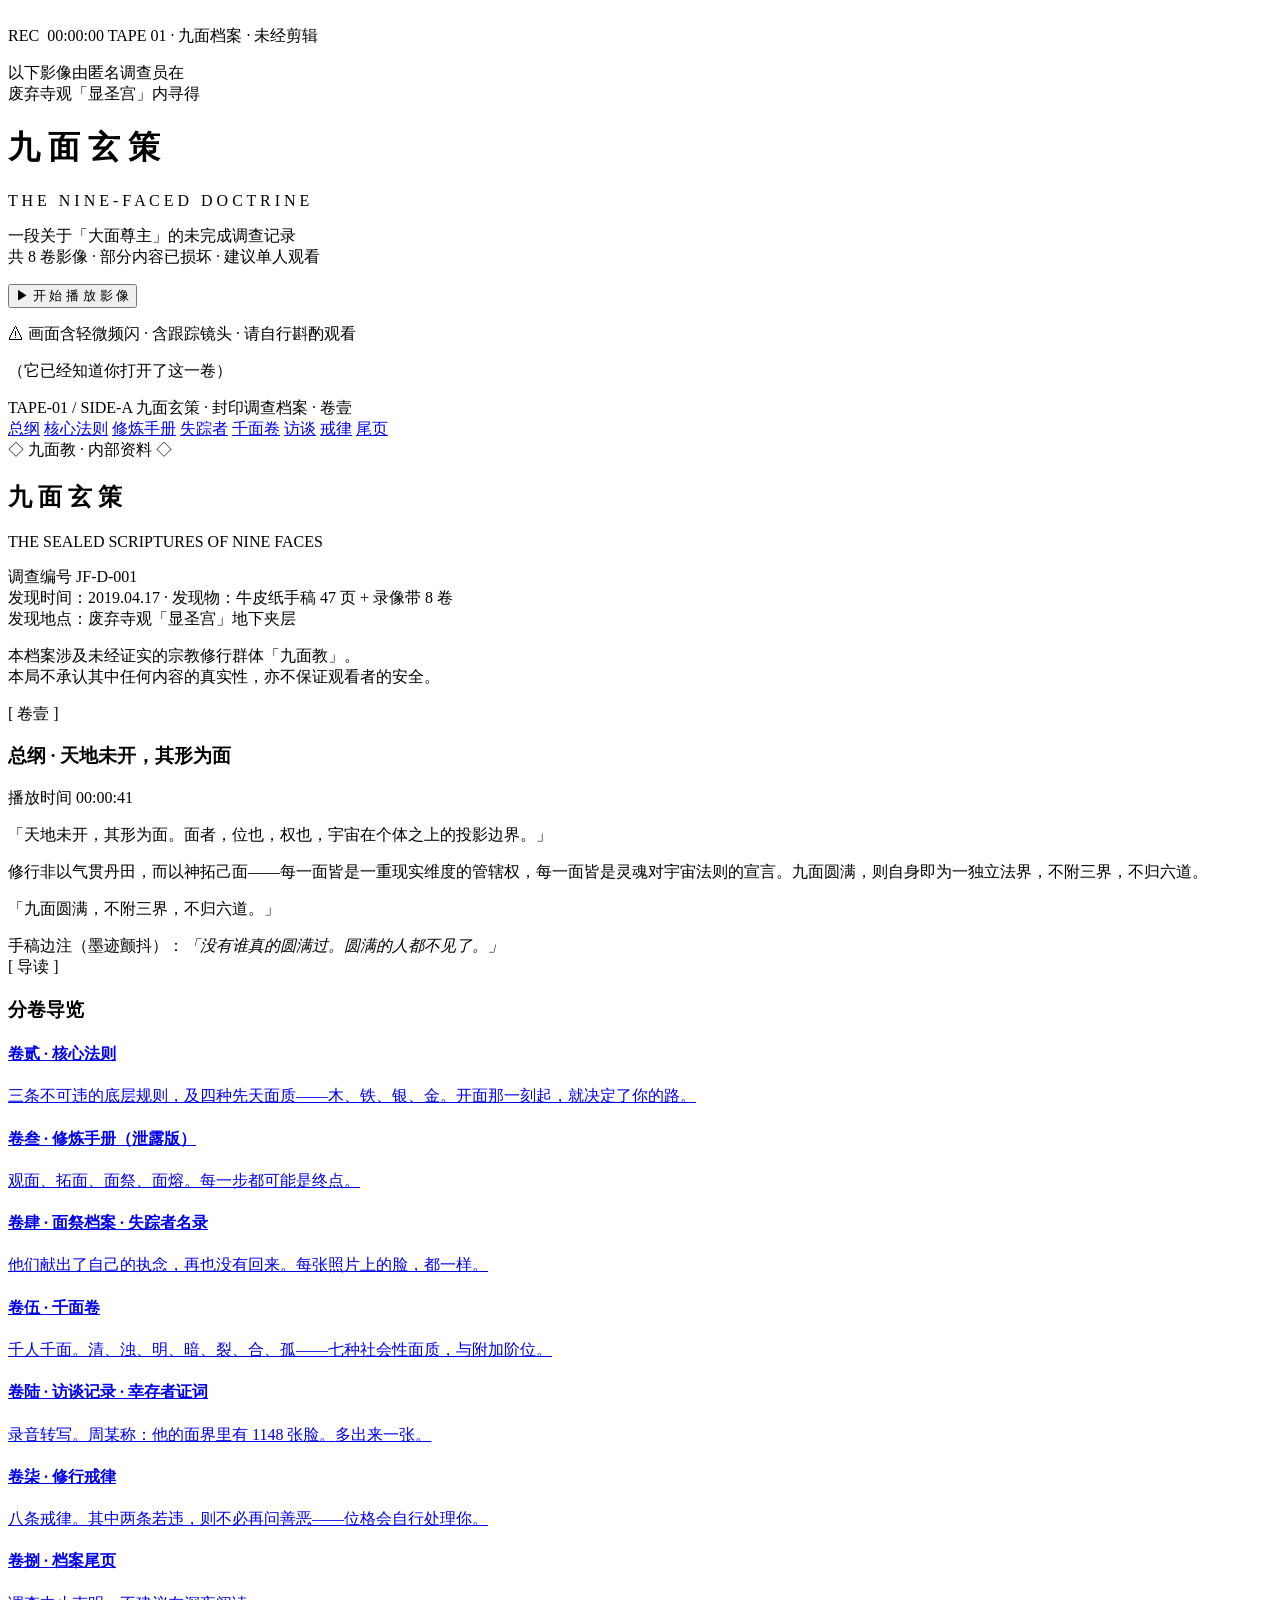
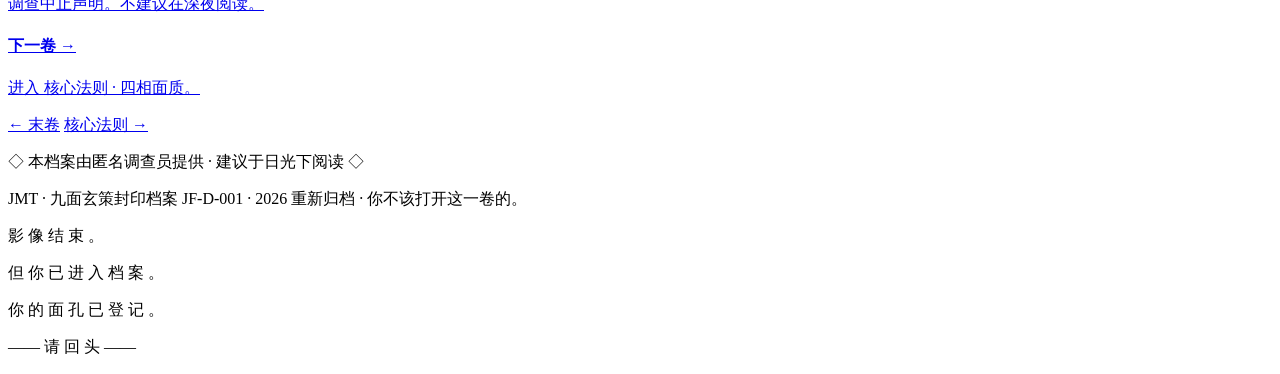
==== index.html @ 6559eae6 "Add files via upload" ====
<!DOCTYPE html>
<html lang="zh-CN">
<head>
<meta charset="UTF-8">
<meta name="viewport" content="width=device-width, initial-scale=1.0">
<title>九面玄策 · 卷壹 · 封印档案</title>
<meta name="description" content="2019 年发现的未完成调查记录。请在日光下阅读。">
<link rel="stylesheet" href="css/style.css">
<link rel="stylesheet" href="css/page.css">
</head>
<body class="is-index">

<div class="overlay-film"></div>
<div class="overlay-vignette"></div>
<div class="overlay-noise"></div>
<div class="overlay-scanlines"></div>
<div class="glitch-frame" id="glitchFrame"></div>
<div class="jump-text" id="jumpText"></div>

<!-- 眼睛 · 跟随鼠标 -->
<img src="images/eye.jpg" class="eye-follow" id="eyeFollow" alt="">
<!-- 眼睛 · 边缘窥视 -->
<img src="images/eye.jpg" class="eye-peek left" id="" alt="">
<img src="images/eye.jpg" class="eye-peek right" alt="">
<img src="images/eye.jpg" class="eye-peek bottom" alt="">
<!-- 眼睛 · 中央闪现 -->
<img src="images/eye.jpg" class="eye-flash" id="eyeFlash" alt="">

<!-- REC -->
<div class="rec-bar" id="recBar">
  <span class="rec-dot"></span>
  <span class="rec-text">REC&nbsp;</span>
  <span class="rec-timer" id="recTimer">00:00:00</span>
  <span class="rec-meta">TAPE 01 · 九面档案 · 未经剪辑</span>
</div>

<!-- 片头 -->
<div class="intro" id="intro">
  <div class="intro-inner">
    <p class="intro-kicker">以下影像由匿名调查员在<br>废弃寺观「显圣宫」内寻得</p>
    <h1 class="intro-title">九 面 玄 策</h1>
    <p class="intro-sub">T H E &nbsp; N I N E - F A C E D &nbsp; D O C T R I N E</p>
    <p class="intro-desc">一段关于「大面尊主」的未完成调查记录<br>共 8 卷影像 · 部分内容已损坏 · 建议单人观看</p>
    <button class="play-btn" id="playBtn">
      <span class="play-tri">▶</span> 开 始 播 放 影 像
    </button>
    <p class="intro-warn">⚠ 画面含轻微频闪 · 含跟踪镜头 · 请自行斟酌观看</p>
    <p class="intro-hint" id="introHint">（它已经知道你打开了这一卷）</p>
  </div>
</div>

<!-- 主页 -->
<main class="site hidden" id="site">
  <header class="header">
    <div class="header-left">
      <span class="tape-id">TAPE-01 / SIDE-A</span>
      <span class="header-title">九面玄策 · 封印调查档案 · 卷壹</span>
    </div>
    <nav class="nav">
      <a href="index.html" class="current">总纲</a>
      <a href="vol1.html">核心法则</a>
      <a href="vol2.html">修炼手册</a>
      <a href="vol3.html">失踪者</a>
      <a href="vol4.html">千面卷</a>
      <a href="vol5.html">访谈</a>
      <a href="vol6.html">戒律</a>
      <a href="vol7.html">尾页</a>
    </nav>
  </header>

  <section class="cover eye-cover">
    <div class="cover-mark">◇ 九面教 · 内部资料 ◇</div>
    <h2 class="cover-title">九 面 玄 策</h2>
    <p class="cover-en">THE SEALED SCRIPTURES OF NINE FACES</p>
    <p class="cover-sub">调查编号 <span class="hl-red">JF-D-001</span><br>发现时间：2019.04.17 · 发现物：牛皮纸手稿 47 页 + 录像带 8 卷<br>发现地点：废弃寺观「显圣宫」地下夹层</p>
    <p class="cover-warn">本档案涉及未经证实的宗教修行群体「九面教」。<br>本局不承认其中任何内容的真实性，亦不保证观看者的安全。</p>
  </section>

  <section class="sec" id="s1">
    <div class="sec-head">
      <span class="sec-no">[ 卷壹 ]</span>
      <h3 class="sec-title">总纲 · 天地未开，其形为面</h3>
      <span class="sec-time">播放时间 00:00:41</span>
    </div>
    <div class="parchment">
      <p class="quote">「天地未开，其形为面。面者，位也，权也，宇宙在个体之上的投影边界。」</p>
      <p>修行非以气贯丹田，而以神拓己面——每一面皆是一重现实维度的管辖权，每一面皆是灵魂对宇宙法则的宣言。九面圆满，则自身即为一独立法界，不附三界，不归六道。</p>
      <p class="glitch-trigger">「九面圆满，不附三界，不归六道。」</p>
    </div>
    <div class="tape-note">手稿边注（墨迹颤抖）：<em>「没有谁真的圆满过。圆满的人都不见了。」</em></div>
  </section>

  <section class="sec">
    <div class="sec-head">
      <span class="sec-no">[ 导读 ]</span>
      <h3 class="sec-title">分卷导览</h3>
    </div>
    <div class="manual">
      <a class="manual-block" href="vol1.html">
        <h4>卷贰 · 核心法则</h4>
        <p>三条不可违的底层规则，及四种先天面质——木、铁、银、金。开面那一刻起，就决定了你的路。</p>
      </a>
      <a class="manual-block" href="vol2.html">
        <h4>卷叁 · 修炼手册（泄露版）</h4>
        <p>观面、拓面、面祭、面熔。每一步都可能是终点。</p>
      </a>
      <a class="manual-block" href="vol3.html">
        <h4>卷肆 · 面祭档案 · 失踪者名录</h4>
        <p>他们献出了自己的执念，再也没有回来。每张照片上的脸，<span class="danger">都一样</span>。</p>
      </a>
      <a class="manual-block" href="vol4.html">
        <h4>卷伍 · 千面卷</h4>
        <p>千人千面。清、浊、明、暗、裂、合、孤——七种社会性面质，与附加阶位。</p>
      </a>
      <a class="manual-block" href="vol5.html">
        <h4>卷陆 · 访谈记录 · 幸存者证词</h4>
        <p>录音转写。周某称：他的面界里有 1148 张脸。<span class="hl-red">多出来一张</span>。</p>
      </a>
      <a class="manual-block" href="vol6.html">
        <h4>卷柒 · 修行戒律</h4>
        <p>八条戒律。其中两条若违，则不必再问善恶——位格会自行处理你。</p>
      </a>
      <a class="manual-block" href="vol7.html">
        <h4>卷捌 · 档案尾页</h4>
        <p>调查中止声明。<span class="danger">不建议在深夜阅读。</span></p>
      </a>
      <a class="manual-block" href="vol1.html">
        <h4>下一卷 →</h4>
        <p>进入 <span class="hl">核心法则 · 四相面质</span>。</p>
      </a>
    </div>
  </section>

  <div class="vol-nav">
    <a href="vol7.html">← 末卷</a>
    <a href="vol1.html">核心法则 →</a>
  </div>

  <footer class="footer">
    <p>◇ 本档案由匿名调查员提供 · 建议于日光下阅读 ◇</p>
    <p class="footer-small">JMT · 九面玄策封印档案 JF-D-001 · 2026 重新归档 · <span class="hl-red">你不该打开这一卷的。</span></p>
  </footer>
</main>

<div class="blackout" id="blackout">
  <div class="blackout-inner">
    <p class="bo-1">影 像 结 束 。</p>
    <p class="bo-2">但 你 已 进 入 档 案 。</p>
    <p class="bo-3" id="boFace">你 的 面 孔 已 登 记 。</p>
    <p class="bo-4">—— 请 回 头 ——</p>
  </div>
</div>

<script src="js/common.js"></script>
</body>
</html>
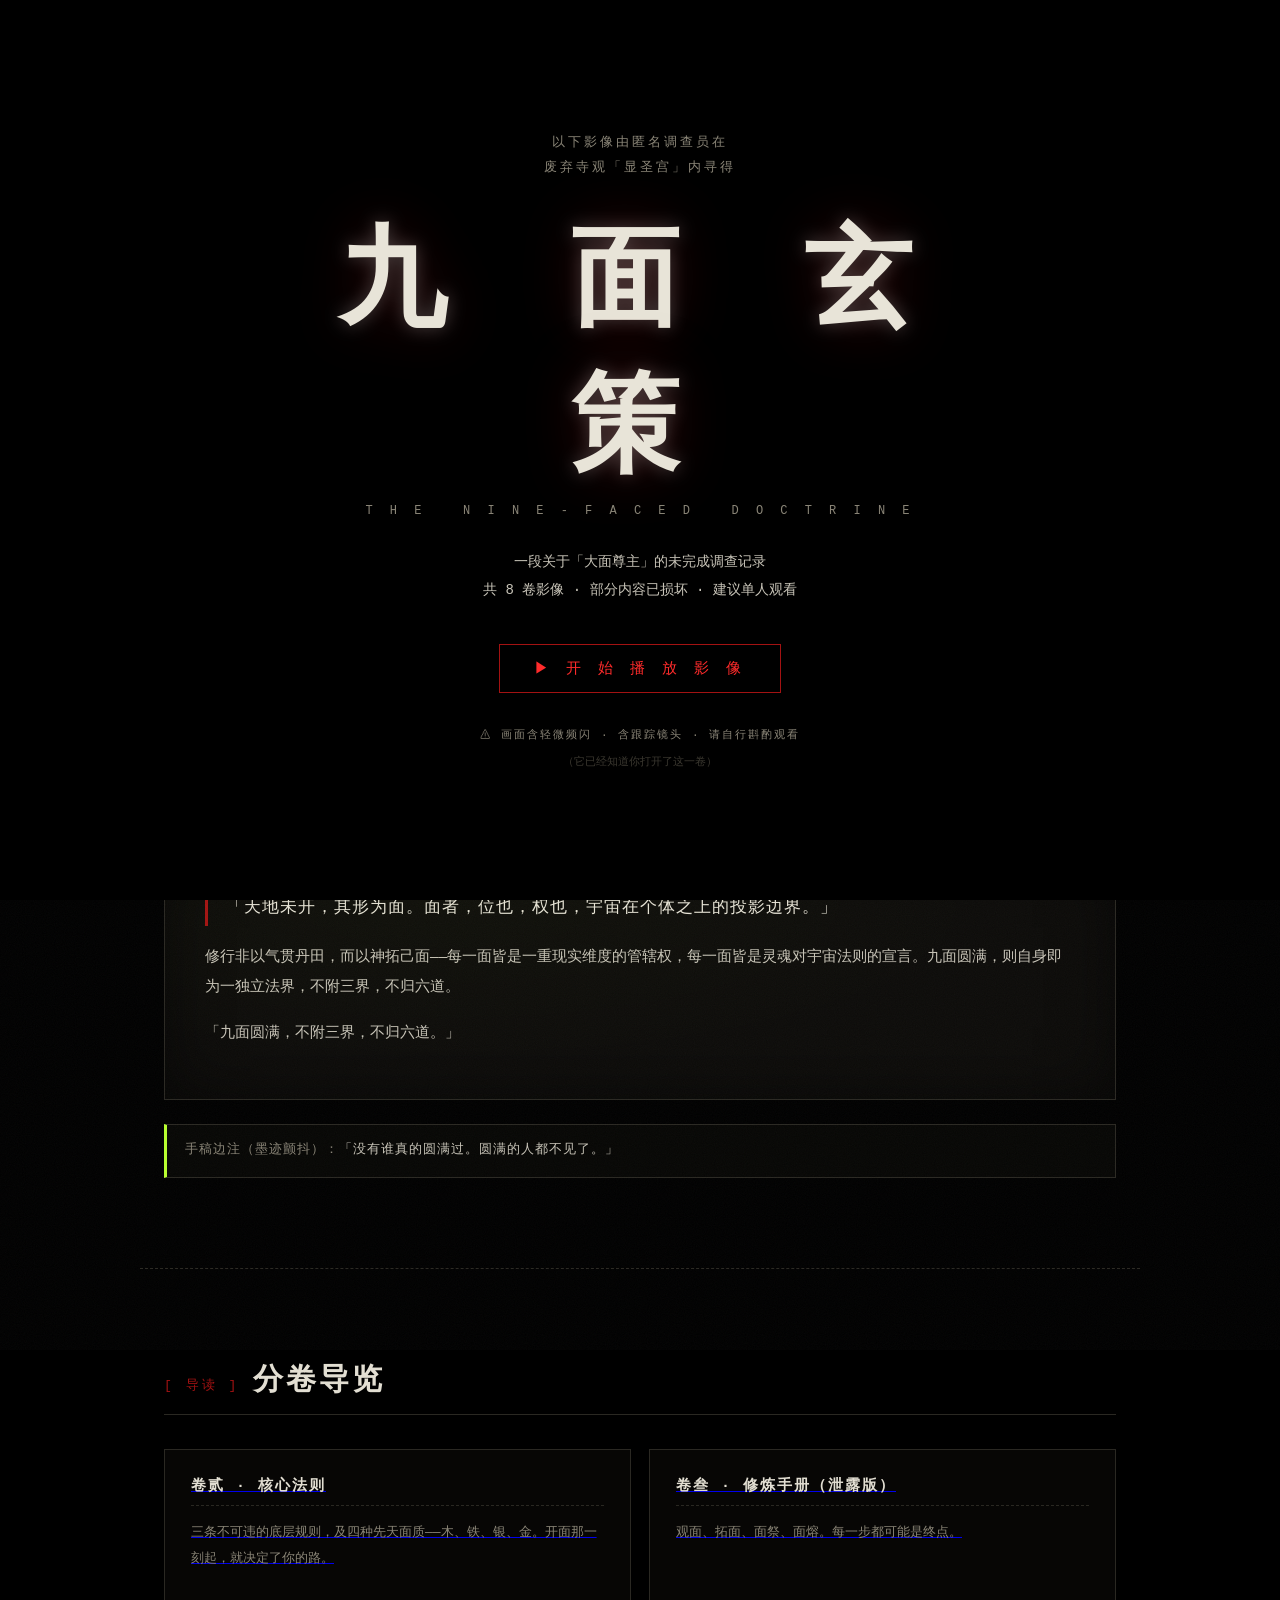
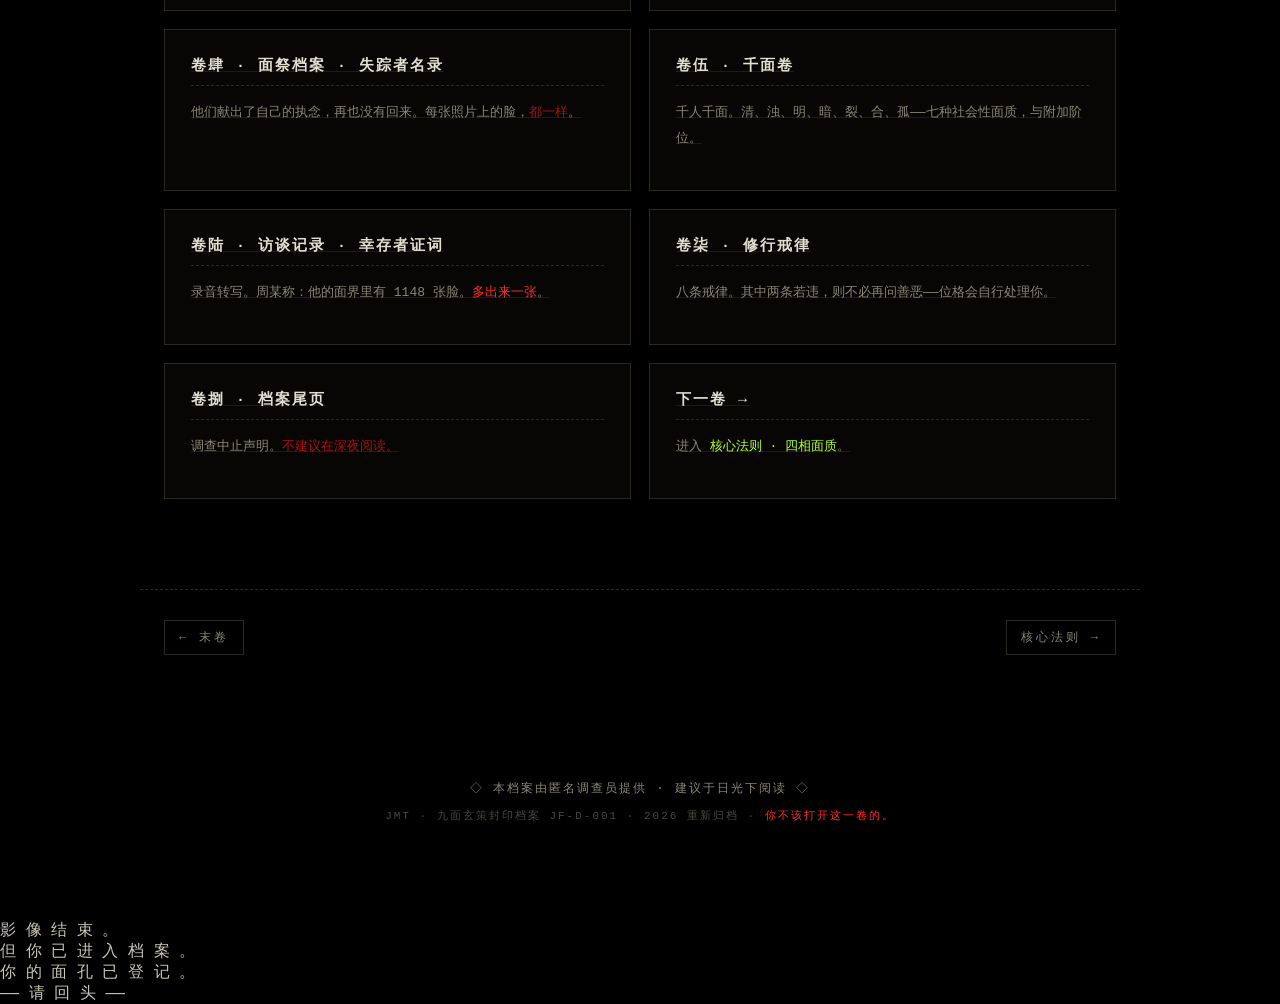
==== commit 1448e8b9: "Add files via upload" ====
--- a/index.html
+++ b/index.html
@@ -5,8 +5,8 @@
 <meta name="viewport" content="width=device-width, initial-scale=1.0">
 <title>九面玄策 · 卷壹 · 封印档案</title>
 <meta name="description" content="2019 年发现的未完成调查记录。请在日光下阅读。">
-<link rel="stylesheet" href="css/style.css">
-<link rel="stylesheet" href="css/page.css">
+<link rel="stylesheet" href="style.css">
+<link rel="stylesheet" href="page.css">
 </head>
 <body class="is-index">
 
@@ -18,13 +18,13 @@
 <div class="jump-text" id="jumpText"></div>
 
 <!-- 眼睛 · 跟随鼠标 -->
-<img src="images/eye.jpg" class="eye-follow" id="eyeFollow" alt="">
+<img src="eye.jpg" class="eye-follow" id="eyeFollow" alt="">
 <!-- 眼睛 · 边缘窥视 -->
-<img src="images/eye.jpg" class="eye-peek left" id="" alt="">
-<img src="images/eye.jpg" class="eye-peek right" alt="">
-<img src="images/eye.jpg" class="eye-peek bottom" alt="">
+<img src="eye.jpg" class="eye-peek left" id="" alt="">
+<img src="eye.jpg" class="eye-peek right" alt="">
+<img src="eye.jpg" class="eye-peek bottom" alt="">
 <!-- 眼睛 · 中央闪现 -->
-<img src="images/eye.jpg" class="eye-flash" id="eyeFlash" alt="">
+<img src="eye.jpg" class="eye-flash" id="eyeFlash" alt="">
 
 <!-- REC -->
 <div class="rec-bar" id="recBar">
@@ -151,6 +151,6 @@
   </div>
 </div>
 
-<script src="js/common.js"></script>
+<script src="common.js"></script>
 </body>
 </html>
--- a/style.css
+++ b/style.css
@@ -0,0 +1,186 @@
+/* 九面玄策 · 共享样式 */
+* { margin: 0; padding: 0; box-sizing: border-box; }
+
+:root {
+  --bg: #050505;
+  --paper: #0d0c0a;
+  --ink: #c8c4b8;
+  --dim: #8a8577;
+  --blood: #a31212;
+  --blood-bright: #ff2b2b;
+  --acid: #b8ff2e;
+  --line: #2a2822;
+}
+
+html { scroll-behavior: smooth; background: #000; }
+body {
+  background: #000;
+  color: var(--ink);
+  font-family: "Courier New", "SimSun", monospace, serif;
+  min-height: 100vh;
+  overflow-x: hidden;
+}
+::selection { background: var(--blood); color: #fff; }
+::-webkit-scrollbar { width: 9px; }
+::-webkit-scrollbar-track { background: #080808; }
+::-webkit-scrollbar-thumb { background: #2e2a24; border: 1px solid #0a0a0a; }
+::-webkit-scrollbar-thumb:hover { background: var(--blood); }
+
+/* ============ VHS 全局滤镜 ============ */
+.overlay-film { position: fixed; inset: 0; z-index: 60; pointer-events: none;
+  background: linear-gradient(180deg, rgba(255,255,255,.02), transparent 8%, transparent 92%, rgba(0,0,0,.45));
+  mix-blend-mode: overlay; animation: film-flicker 6s infinite; }
+@keyframes film-flicker {
+  0%,100%{opacity:.9} 8%{opacity:.75} 9%{opacity:.95}
+  40%{opacity:.85} 41%{opacity:.7} 70%{opacity:.95} 71%{opacity:.8}
+}
+.overlay-vignette { position: fixed; inset: 0; z-index: 61; pointer-events: none;
+  background: radial-gradient(ellipse at center, transparent 45%, rgba(0,0,0,.78) 100%); }
+.overlay-noise { position: fixed; inset: -50%; z-index: 62; pointer-events: none;
+  width: 200%; height: 200%;
+  background-image: url("data:image/svg+xml,%3Csvg xmlns='http://www.w3.org/2000/svg' width='220' height='220'%3E%3Cfilter id='n'%3E%3CfeTurbulence type='fractalNoise' baseFrequency='.9' numOctaves='2' stitchTiles='stitch'/%3E%3C/filter%3E%3Crect width='220' height='220' filter='url(%23n)' opacity='.55'/%3E%3C/svg%3E");
+  opacity: .07; animation: noise-jump .5s steps(5) infinite; }
+@keyframes noise-jump {
+  0%{transform:translate(0,0)} 20%{transform:translate(-2%,3%)}
+  40%{transform:translate(3%,-2%)} 60%{transform:translate(-3%,-3%)} 80%{transform:translate(2%,2%)} 100%{transform:translate(0,0)}
+}
+.overlay-scanlines { position: fixed; inset: 0; z-index: 63; pointer-events: none;
+  background: repeating-linear-gradient(0deg, rgba(0,0,0,.22) 0 1px, transparent 1px 3px); }
+
+/* REC 状态条 */
+.rec-bar { position: fixed; top: 0; left: 0; right: 0; z-index: 80;
+  display: flex; align-items: center; gap: 10px; padding: 8px 16px;
+  font-size: 13px; letter-spacing: 2px; background: rgba(5,5,5,.82);
+  border-bottom: 1px solid var(--line); color: #ddd;
+  backdrop-filter: blur(2px); transform: translateY(-100%); transition: transform .6s ease; }
+.rec-bar.show { transform: translateY(0); }
+.rec-dot { width: 11px; height: 11px; border-radius: 50%;
+  background: var(--blood-bright); box-shadow: 0 0 10px var(--blood-bright);
+  animation: blink 1.2s steps(2) infinite; }
+@keyframes blink { 0%,100%{opacity:1} 50%{opacity:.15} }
+.rec-text { color: var(--blood-bright); font-weight: bold; }
+.rec-timer { color: var(--acid); font-variant-numeric: tabular-nums; }
+.rec-meta { margin-left: auto; color: var(--dim); font-size: 11px; }
+
+/* 顶部导航 */
+.header { position: sticky; top: 34px; z-index: 40;
+  display: flex; flex-wrap: wrap; align-items: center; gap: 10px;
+  padding: 12px 22px; background: rgba(5,5,5,.88); border-bottom: 1px solid var(--line); }
+.header-left { display: flex; flex-direction: column; gap: 2px; }
+.tape-id { color: var(--acid); font-size: 11px; letter-spacing: 3px; }
+.header-title { color: var(--ink); font-size: 15px; letter-spacing: 4px; }
+.nav { margin-left: auto; display: flex; flex-wrap: wrap; gap: 4px; }
+.nav a { color: var(--dim); text-decoration: none; font-size: 12px;
+  padding: 5px 10px; letter-spacing: 1px; border: 1px solid transparent;
+  transition: all .2s; }
+.nav a:hover { color: var(--blood-bright); border-color: var(--blood); }
+.nav a.current { color: var(--acid); border-color: var(--acid); }
+
+/* 区块 */
+.sec { max-width: 1000px; margin: 0 auto; padding: 90px 24px;
+  border-bottom: 1px dashed var(--line);
+  opacity: 0; transform: translateY(24px);
+  transition: opacity .8s ease, transform .8s ease; }
+.sec.inview { opacity: 1; transform: none; }
+.sec-head { display: flex; align-items: baseline; gap: 14px; flex-wrap: wrap;
+  margin-bottom: 34px; padding-bottom: 14px; border-bottom: 1px solid var(--line); }
+.sec-no { color: var(--blood); font-size: 13px; letter-spacing: 3px; }
+.sec-title { font-size: clamp(20px, 3.4vw, 30px); letter-spacing: 3px; color: #e2ded2; }
+.sec-time { margin-left: auto; color: var(--dim); font-size: 11px; }
+.hl { color: var(--acid); }
+.hl-red { color: var(--blood-bright); }
+.danger { color: var(--blood); }
+
+.parchment { background: var(--paper); border: 1px solid var(--line);
+  padding: 34px 40px; position: relative; line-height: 2.1; font-size: 14.5px;
+  box-shadow: inset 0 0 60px rgba(0,0,0,.6); }
+.parchment::before { content: ""; position: absolute; inset: 0; pointer-events: none;
+  background: radial-gradient(ellipse at 30% 20%, rgba(184,255,46,.02), transparent 60%); }
+.parchment p { margin-bottom: 16px; }
+.parchment .quote { font-size: 17px; letter-spacing: 1px; color: #e8e4d8;
+  padding-left: 18px; border-left: 3px solid var(--blood); }
+.big-cursive { font-size: 19px; letter-spacing: 2px; text-align: center;
+  color: #ddd8ca; margin: 8px 0 !important; }
+
+.tape-note { margin-top: 24px; padding: 14px 18px; border: 1px solid var(--line);
+  border-left: 3px solid var(--acid); background: rgba(10,10,8,.7);
+  color: var(--dim); font-size: 12.5px; line-height: 1.9; letter-spacing: 1px; }
+.tape-note em { color: var(--ink); font-style: normal; }
+.danger-note { border-left-color: var(--blood); }
+.danger-note em { color: var(--blood-bright); }
+
+.footer { padding: 60px 24px 90px; text-align: center;
+  color: var(--dim); font-size: 12px; letter-spacing: 2px; line-height: 2.4; }
+.footer-small { color: #4a463c; font-size: 11px; }
+
+/* 页尾导航 */
+.vol-nav { padding: 30px 24px 60px; max-width: 1000px; margin: 0 auto;
+  display: flex; justify-content: space-between; gap: 12px; }
+.vol-nav a { color: var(--dim); text-decoration: none; font-size: 12px;
+  letter-spacing: 3px; padding: 8px 14px; border: 1px solid var(--line);
+  transition: all .25s; }
+.vol-nav a:hover { color: var(--blood-bright); border-color: var(--blood); }
+
+/* 帧闪烁 */
+.glitch-frame { position: fixed; inset: 0; z-index: 70; pointer-events: none;
+  background: #0a0a0a; opacity: 0; display: none; }
+.glitch-frame.on { display: block; animation: frame-flash .28s steps(2) forwards; }
+@keyframes frame-flash {
+  0%{opacity:0} 15%{opacity:.9} 30%{opacity:.15}
+  45%{opacity:.85} 60%{opacity:.2} 75%{opacity:.7} 100%{opacity:0}
+}
+
+/* 闪现文字 */
+.jump-text { position: fixed; z-index: 75; pointer-events: none;
+  color: var(--blood-bright); font-size: 15px; letter-spacing: 2px;
+  text-shadow: 0 0 12px rgba(255,43,43,.7); opacity: 0; }
+.jump-text.show { animation: jump-fade 2.2s forwards; }
+@keyframes jump-fade {
+  0%{opacity:0} 10%{opacity:1} 80%{opacity:.8} 100%{opacity:0}
+}
+
+/* 文字抖动 */
+.glitch-trigger { cursor: default; transition: all .1s; }
+.glitch-trigger.glitching { color: #fff; text-shadow: 2px 0 var(--blood), -2px 0 var(--acid);
+  animation: glitch-shake .3s steps(2) infinite; }
+@keyframes glitch-shake {
+  0%{transform:translate(0,0)} 25%{transform:translate(1px,-1px)}
+  50%{transform:translate(-1px,1px)} 75%{transform:translate(1px,1px)} 100%{transform:translate(0,0)}
+}
+
+/* 片头 */
+.intro { position: fixed; inset: 0; z-index: 90; display: flex;
+  align-items: center; justify-content: center; background: #000;
+  text-align: center; padding: 20px; }
+.intro-inner { max-width: 760px; animation: intro-in 1.6s ease; }
+@keyframes intro-in { from{opacity:0; transform:scale(1.04)} to{opacity:1} }
+.intro-kicker { color: var(--dim); font-size: 13px; letter-spacing: 3px; line-height: 1.9; margin-bottom: 26px; }
+.intro-title { font-size: clamp(46px, 11vw, 108px); letter-spacing: .28em; color: #e8e4d8;
+  text-shadow: 0 0 18px rgba(255,255,255,.25), 0 0 60px rgba(160,20,20,.35);
+  margin-bottom: 6px; animation: title-shiver 7s infinite; }
+@keyframes title-shiver {
+  0%,93%,100%{transform:translate(0,0)}
+  94%{transform:translate(1px,-1px)} 95%{transform:translate(-1px,1px)}
+  96%{transform:translate(1px,0)} 97%{transform:translate(0,1px)}
+}
+.intro-sub { color: var(--dim); font-size: 12px; letter-spacing: 5px; margin-bottom: 30px; }
+.intro-desc { color: var(--ink); font-size: 14px; line-height: 2; margin-bottom: 40px; }
+.play-btn { font-family: inherit; cursor: pointer; background: transparent;
+  color: var(--blood-bright); border: 1px solid var(--blood);
+  padding: 14px 34px; font-size: 15px; letter-spacing: 4px;
+  transition: all .25s; position: relative; overflow: hidden; }
+.play-btn:hover { background: var(--blood); color: #fff;
+  box-shadow: 0 0 30px rgba(163,18,18,.55); }
+.intro-warn { margin-top: 34px; color: var(--dim); font-size: 11px; letter-spacing: 2px; }
+.intro-hint { margin-top: 12px; color: #3a372f; font-size: 11px;
+  animation: hint-breathe 4s infinite; }
+@keyframes hint-breathe { 0%,100%{opacity:.5} 50%{opacity:.15} }
+
+/* 响应式 */
+@media (max-width:800px){
+  .nav { margin-left: 0; margin-top: 8px; width: 100%; }
+  .header { position: static; }
+  .sec { padding: 60px 16px; }
+  .parchment { padding: 24px 20px; }
+  .vol-nav { flex-direction: column; }
+}
--- a/page.css
+++ b/page.css
@@ -0,0 +1,147 @@
+/* 九面玄策 · 各卷内页样式（精简） */
+.cover { padding: 120px 20px 90px; text-align: center; border-bottom: 1px dashed var(--line); }
+.cover-mark { color: var(--blood); letter-spacing: 6px; font-size: 13px; margin-bottom: 30px; }
+.cover-title { font-size: clamp(36px, 8vw, 72px); letter-spacing: .24em; color: #e8e4d8;
+  text-shadow: 0 0 20px rgba(163,18,18,.4); margin-bottom: 8px; }
+.cover-en { color: var(--dim); font-size: 11px; letter-spacing: 6px; margin-bottom: 34px; }
+.cover-sub { color: var(--ink); font-size: 13px; line-height: 2.1; letter-spacing: 1px; }
+.cover-warn { margin: 44px auto 0; max-width: 520px; color: var(--dim); font-size: 12px;
+  line-height: 2; border: 1px dashed var(--blood); padding: 16px 20px; position: relative; }
+.cover-warn::before { content: "◢"; position: absolute; top: -9px; left: 8px;
+  color: var(--blood); background: var(--bg); padding: 0 6px; }
+
+/* 总纲 / 引言 */
+.cover.eye-cover {
+  background: radial-gradient(ellipse at center, rgba(163,18,18,.08), transparent 70%), #000;
+}
+
+/* 法则 */
+.laws { display: grid; grid-template-columns: repeat(auto-fit, minmax(240px, 1fr));
+  gap: 16px; margin-bottom: 44px; }
+.law { border: 1px solid var(--line); padding: 22px; background: rgba(12,11,9,.6);
+  transition: all .25s; }
+.law:hover { border-color: var(--blood); box-shadow: 0 0 22px rgba(163,18,18,.2);
+  transform: translateY(-2px); }
+.law-no { color: var(--blood); font-size: 11px; letter-spacing: 2px; }
+.law h4 { color: #e2ded2; font-size: 16px; letter-spacing: 2px; margin: 8px 0 10px; }
+.law p { color: var(--dim); font-size: 12.5px; line-height: 1.9; }
+
+.faces-grid { display: grid; grid-template-columns: repeat(4, 1fr); gap: 14px; }
+.face-card { border: 1px solid var(--line); text-align: center; padding: 26px 14px;
+  background: linear-gradient(180deg, rgba(20,18,14,.8), rgba(8,8,8,.9));
+  transition: all .3s; position: relative; overflow: hidden; }
+.face-card::after { content: attr(data-face); position: absolute; right: -8px; bottom: -14px;
+  font-size: 64px; color: rgba(255,255,255,.04); font-family: serif; }
+.face-card:hover { border-color: var(--blood); transform: scale(1.03); }
+.face-glyph { width: 64px; height: 64px; line-height: 64px; margin: 0 auto 14px;
+  font-size: 34px; color: var(--ink); border: 1px solid var(--line); border-radius: 50%;
+  transition: all .3s; background: radial-gradient(circle at 50% 30%, rgba(255,255,255,.06), transparent 70%); }
+.face-card:hover .face-glyph { color: #fff; border-color: var(--blood);
+  box-shadow: 0 0 26px rgba(163,18,18,.6); animation: glyph-spin 3s linear infinite; }
+@keyframes glyph-spin { to{transform:rotate(360deg)} }
+.face-card h4 { color: #e2ded2; font-size: 17px; letter-spacing: 3px; margin-bottom: 8px; }
+.face-card p { color: var(--dim); font-size: 12px; line-height: 1.8; }
+
+/* 修炼手册 */
+.manual { display: grid; grid-template-columns: 1fr 1fr; gap: 18px; }
+.manual-block { border: 1px solid var(--line); padding: 26px; background: rgba(12,11,9,.6); }
+.manual-block h4 { color: #e2ded2; font-size: 15px; letter-spacing: 2px;
+  margin-bottom: 14px; padding-bottom: 10px; border-bottom: 1px dashed var(--line); }
+.manual-block p { color: var(--dim); font-size: 13px; line-height: 2; margin-bottom: 12px; }
+
+/* 失踪者档案（含眼睛照片） */
+.missing-grid { display: grid; grid-template-columns: repeat(auto-fit, minmax(240px, 1fr)); gap: 16px; }
+.missing-card { border: 1px solid var(--line); background: rgba(10,9,8,.7); overflow: hidden;
+  transition: all .3s; }
+.missing-card:hover { border-color: var(--blood); box-shadow: 0 0 24px rgba(163,18,18,.25); }
+.m-photo { height: 160px; background: #0a0a0a; position: relative;
+  display: flex; align-items: center; justify-content: center; overflow: hidden;
+  background-image: repeating-linear-gradient(0deg, rgba(255,255,255,.03) 0 2px, transparent 2px 5px); }
+.m-photo::before { content: ""; position: absolute; inset: 0;
+  background: radial-gradient(circle at 50% 40%, rgba(255,255,255,.06), transparent 60%); }
+.m-photo .eye-img { max-width: 92%; max-height: 92%; width: auto; height: auto;
+  filter: contrast(1.4) brightness(.6) saturate(.2);
+  mix-blend-mode: screen; animation: eye-blink 5s infinite; }
+.missing-card:hover .eye-img { filter: contrast(1.6) brightness(.8) saturate(.3); }
+@keyframes eye-blink {
+  0%,92%,100%{transform:scaleY(1)}
+  94%{transform:scaleY(.05)}
+  96%{transform:scaleY(1)}
+  98%{transform:scaleY(.05)}
+}
+.missing-card h4 { padding: 14px 16px 4px; color: #e2ded2; font-size: 15px; letter-spacing: 2px; }
+.m-tag { color: var(--acid); font-size: 11px; letter-spacing: 1px; }
+.missing-card p { padding: 6px 16px 10px; color: var(--dim); font-size: 12px; line-height: 1.9; }
+.missing-card p.m-detail { color: #9a9486; border-top: 1px dashed var(--line); padding-top: 10px; }
+.missing-card p.m-detail em { color: var(--blood-bright); font-style: normal; }
+
+/* 千面卷 · 七面 */
+.seven-faces { display: grid; grid-template-columns: repeat(auto-fit, minmax(140px, 1fr));
+  gap: 12px; margin-top: 30px; }
+.s-face { border: 1px solid var(--line); text-align: center; padding: 20px 12px;
+  background: rgba(12,11,9,.6); transition: all .3s; }
+.s-face:hover { border-color: var(--acid); transform: translateY(-4px);
+  box-shadow: 0 0 20px rgba(184,255,46,.12); }
+.s-glyph { font-size: 30px; color: var(--ink); display: block; margin-bottom: 8px;
+  font-family: "SimSun", serif; }
+.s-face h4 { color: #e2ded2; font-size: 15px; letter-spacing: 3px; margin-bottom: 8px; }
+.s-face p { color: var(--dim); font-size: 11px; line-height: 1.8; min-height: 40px; }
+.s-risk { display: block; margin-top: 10px; font-size: 10px;
+  color: var(--blood); letter-spacing: 1px; }
+
+/* 访谈 */
+.interview { border: 1px solid var(--line); background: var(--paper);
+  padding: 30px 34px; line-height: 2; font-size: 13.5px; }
+.i-meta { color: var(--dim); font-size: 12px; letter-spacing: 1px;
+  margin-bottom: 22px; padding-bottom: 12px; border-bottom: 1px dashed var(--line); }
+.i-line { margin-bottom: 16px; }
+.q { color: var(--acid); }
+.a { color: var(--ink); }
+.i-line.corrupt { color: var(--blood); font-size: 12px; border: 1px dashed var(--blood);
+  padding: 10px 12px; margin: 20px 0; }
+
+/* 戒律 */
+.commandments { display: grid; grid-template-columns: 1fr 1fr; gap: 14px; margin-bottom: 14px; }
+.commandments.sub { margin-top: 30px; }
+.commandments.sub h4 { grid-column: 1/-1; color: var(--blood); font-size: 14px; letter-spacing: 3px; }
+.cmd { display: flex; gap: 14px; align-items: flex-start; border: 1px solid var(--line);
+  padding: 16px 18px; background: rgba(10,9,8,.6); transition: all .25s; }
+.cmd:hover { border-color: var(--blood); }
+.cmd-no { flex-shrink: 0; width: 30px; height: 30px; line-height: 30px; text-align: center;
+  border: 1px solid var(--blood); color: var(--blood-bright); font-size: 13px; }
+.cmd p { color: var(--dim); font-size: 13px; line-height: 1.9; }
+.cmd b { color: #e2ded2; }
+
+/* 眼睛照片 · 中央闪现 */
+.eye-flash { position: fixed; z-index: 78; pointer-events: none; opacity: 0;
+  width: 200px; height: 200px;
+  filter: contrast(1.6) brightness(.85) drop-shadow(0 0 18px rgba(255,43,43,.45)); }
+.eye-flash.show { opacity: .95; animation: eye-flash-in .6s ease forwards; }
+@keyframes eye-flash-in {
+  0%{opacity:0; transform:scale(.6) rotate(-3deg)}
+  20%{opacity:.95; transform:scale(1.05) rotate(0deg)}
+  70%{opacity:.9}
+  100%{opacity:0; transform:scale(1.1) rotate(2deg)}
+}
+
+/* 眼睛照片 · 跟随鼠标 */
+.eye-follow { position: fixed; z-index: 65; pointer-events: none;
+  width: 70px; height: 70px; opacity: 0;
+  filter: contrast(1.5) brightness(.7); transition: opacity .6s; }
+.eye-follow.active { opacity: .5; }
+
+/* 眼睛照片 · 滚动进入视口 */
+.eye-peek { position: fixed; z-index: 64; pointer-events: none; opacity: 0;
+  width: 110px; height: 110px; transition: opacity .8s, transform .8s;
+  filter: contrast(1.5) brightness(.8); }
+.eye-peek.left { left: -20px; }
+.eye-peek.right { right: -20px; }
+.eye-peek.top { top: 80px; }
+.eye-peek.bottom { bottom: 30px; }
+.eye-peek.show { opacity: .55; }
+
+@media (max-width:800px){
+  .faces-grid { grid-template-columns: repeat(2, 1fr); }
+  .manual { grid-template-columns: 1fr; }
+  .commandments { grid-template-columns: 1fr; }
+}
